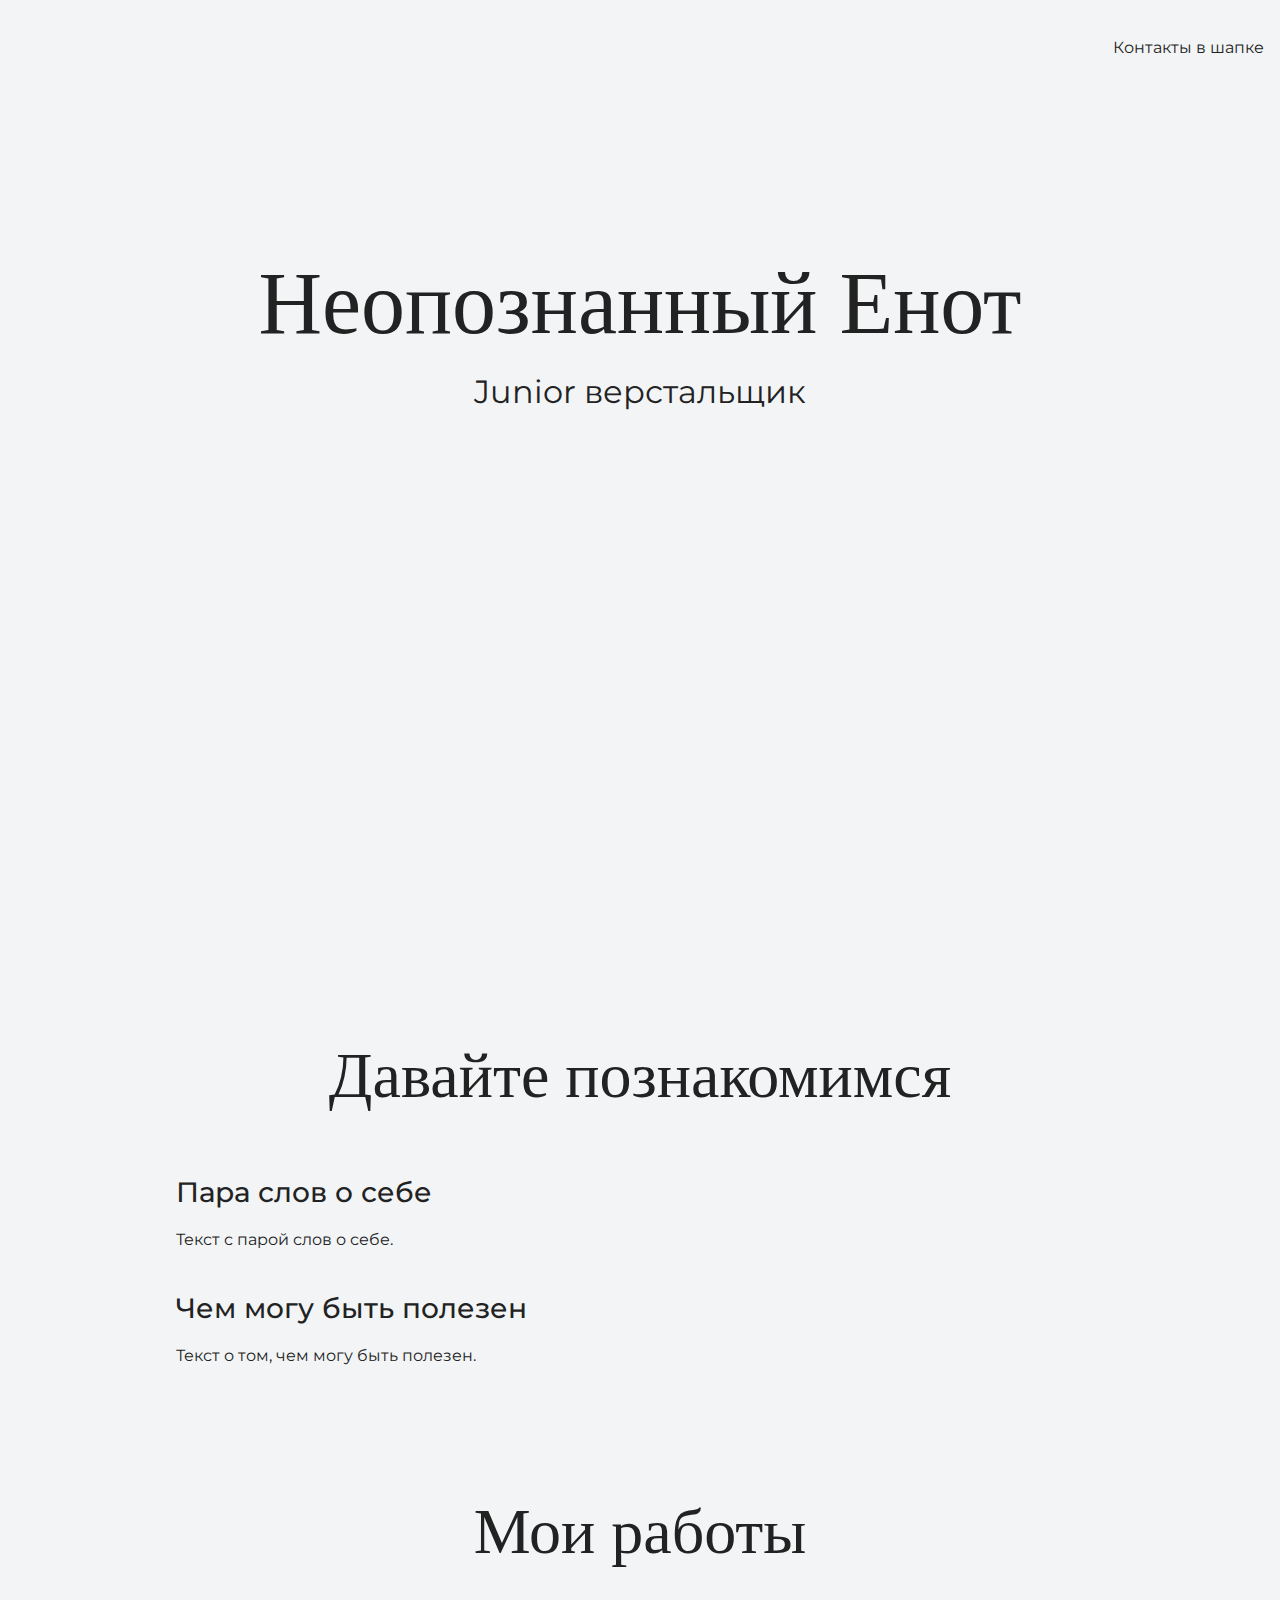
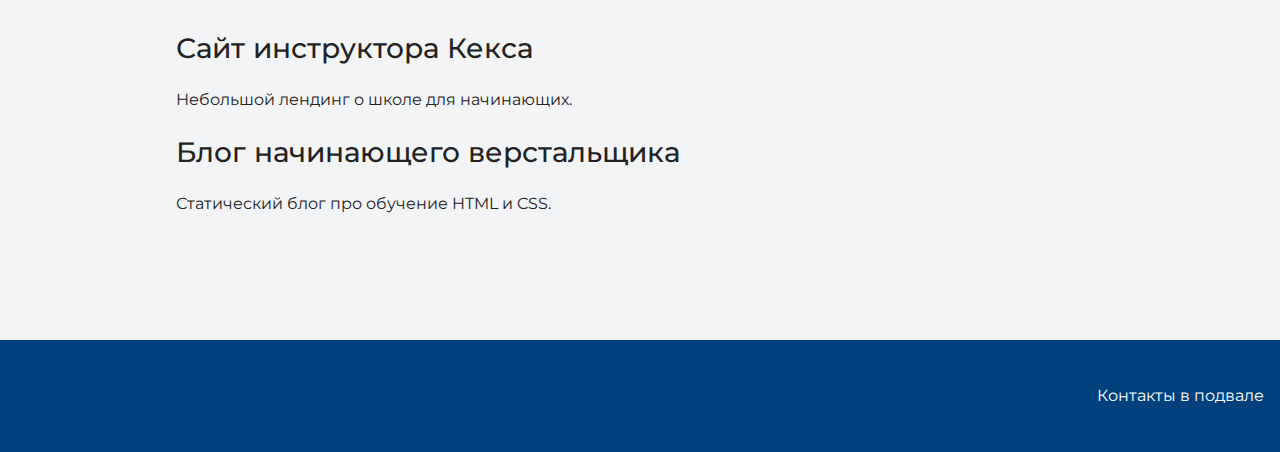
==== index.html @ 01b33c8d "загружает файлы сайта" ====
<!DOCTYPE html>
<html lang="ru">
  <head>
    <meta charset="UTF-8">
    <link rel="stylesheet" href="style.css">
    <link href="https://fonts.googleapis.com/css?family=Montserrat:400,500,700|Old+Standard+TT&display=swap&subset=cyrillic" rel="stylesheet"><link href="https://fonts.googleapis.com/css?family=Montserrat:400,500,700|Old+Standard+TT&display=swap&subset=cyrillic" rel="stylesheet">
    <title>Портфолио Junior верстальщика</title>
  </head>

  <body>
    <header class="page-header">
        <div class="container">
      Контакты в шапке
        </div>
    </header>

    <section class="hero-image">
        <div class="container">
      <h1 class="heading">Неопознанный Енот</h1>
      <p>Junior верстальщик</p>
        </div>
    </section>

    <section class="intro">
        <div class="container">
      <h2 class="subheading">Давайте познакомимся</h2>
      <h3>Пара слов о себе</h3>
      <p>Текст с парой слов о себе.</p>
      <h3>Чем могу быть полезен</h3>
      <p>Текст о том, чем могу быть полезен.</p>
        </div>
    </section>

    <section class="portfolio">
        <div class="container">
      <h2 class="subheading">Мои работы</h2>

      <h3>Сайт инструктора Кекса</h3>
      <p>Небольшой лендинг о школе для начинающих.</p>

      <h3>Блог начинающего верстальщика</h3>
      <p>Статический блог про обучение HTML и CSS.</p>
        </div>
    </section>

    <footer class="page-footer">
        <div class="container">
      Контакты в подвале
        </div>
    </footer>
  </body>
</html>
---- style.css ----
body {
  margin: 0;
  min-width: 960px;
  font-family: "Montserrat", "Helvetica", "Arial", sans-serif;
  font-size: 16px;
  line-height: 32px;
  color: #222222;
  background-color: #f2f4f6;
  background-image: url("img/hero-bg.jpg");
  background-repeat: no-repeat;
  background-position: top center;
}

.container {
  max-width: 928px;
  margin: 0 auto;
  padding: 0 16px;
}

.page-header {
  margin: 0 0 160px;
  padding: 32px 0 32px;
}

.page-header .container,
.page-footer .container {
  max-width: 1408px;
  text-align: right;
}

.page-header a {
  margin-left: 56px;
  color: #288be6;
  text-decoration: none;
  background-repeat: no-repeat;
  background-position: left;
}

.header-email {
  padding-left: 30px;
  background-image: url("img/icon-email-header.svg");
}

.header-phone {
  padding-left: 25px;
  background-image: url("img/icon-phone-header.svg");
}

.hero-image {
  margin-bottom: 620px;
}

.hero-image .container {
  max-width: 1408px;
  text-align: center;
}

.heading {
  margin: 0 0 16px;
  font-family: "Old Standard TT", "Times", "Times New Roman", serif;
  font-size: 88px;
  line-height: 96px;
  font-weight: 400;
}

.hero-image p {
  margin: 0;
  font-size: 32px;
  line-height: 48px;
}

.intro {
  margin: 0 0 120px;
}

.subheading {
  margin: 0 0 56px;
  font-family: "Old Standard TT", "Times", "Times New Roman", serif;
  font-size: 64px;
  line-height: 80px;
  font-weight: 400;
  text-align: center;
}

.user-image {
  margin: 0 0 32px;
  text-align: center;
}

.intro h3,
.portfolio h3 {
  margin: 0 0 12px;
  font-size: 28px;
  line-height: 40px;
  font-weight: 500;
}

.intro p {
  margin: 0 0 32px;
}

.skills-list {
  margin: 0;
  padding: 0;
}

.skills-list dt {
  padding-left: 32px;
  background-repeat: no-repeat;
  background-position: left;
}

.skill-html {
  background-image: url("img/icon-html.svg");
}

.skill-css {
  background-image: url("img/icon-css.svg");
}

.level {
  margin: 4px 0 16px;
  padding: 0;
  height: 14px;
  font-size: 0;
  background-color: #ffffff;
  border: 1px solid #86c3fa;
  border-radius: 8px;
}

.level div {
  margin: 1px;
  height: 12px;
  background-color: #288be6;
  border-radius: 6px;
}

.portfolio {
  margin: 0 0 120px;
}

.projects {
  margin: 0;
  padding: 0;
  list-style: none;
}

.projects li {
  margin: 0 0 80px;
}

.project-image {
  margin: 0 0 24px;
  text-align: center;
}

.projects p {
  margin: 0 0 24px;
}

.button {
  padding: 6px 20px;
  display: inline-block;
  vertical-align: baseline;
  text-decoration: none;
  text-transform: uppercase;
  border-radius: 4px;
  background-color: #288be6;
  color: #ffffff;
}

.page-footer {
  padding: 40px 0;
  background-color: #00417d;
  color: #ffffff;
}

.page-footer a {
  margin-left: 56px;
  color: inherit;
  text-decoration: none;
  background-repeat: no-repeat;
  background-position: left;
}

.footer-email {
  padding-left: 30px;
  background-image: url("img/icon-email-footer.svg");
}

.footer-phone {
  padding-left: 25px;
  background-image: url("img/icon-phone-footer.svg");
}
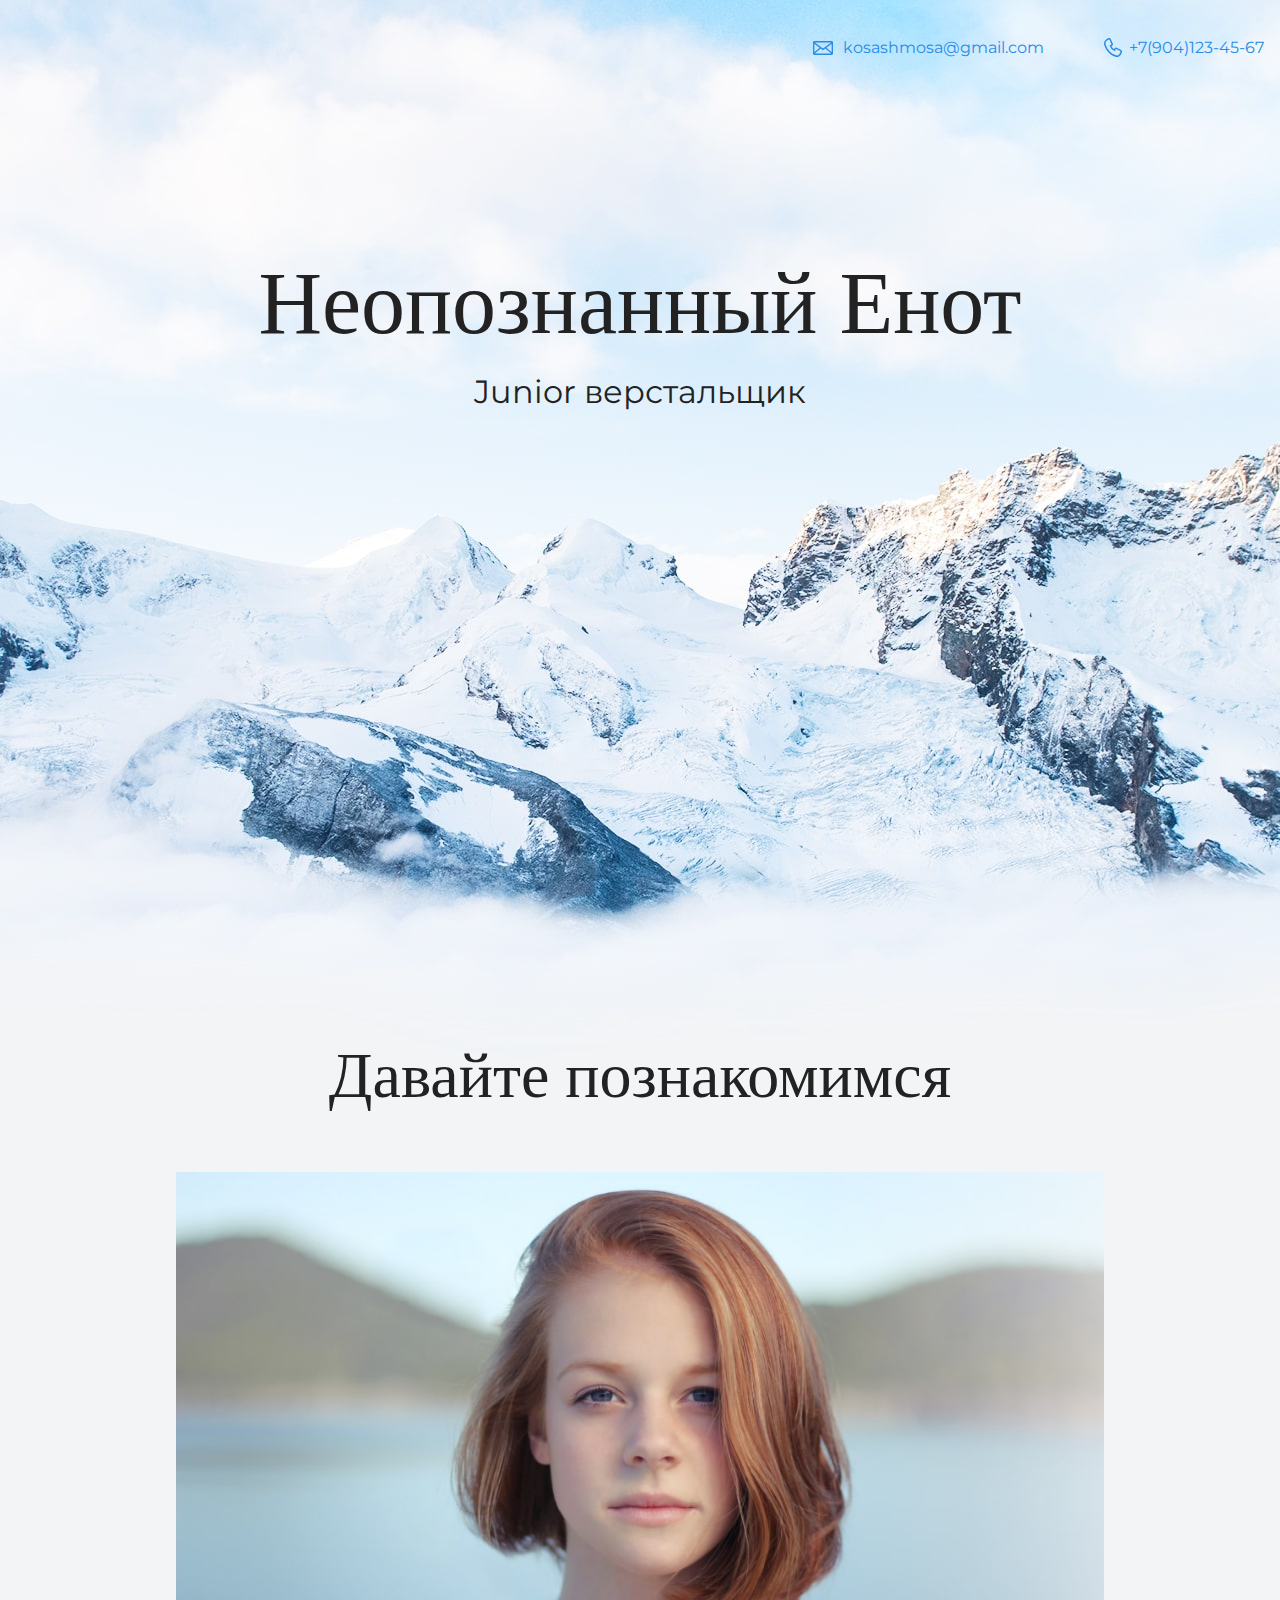
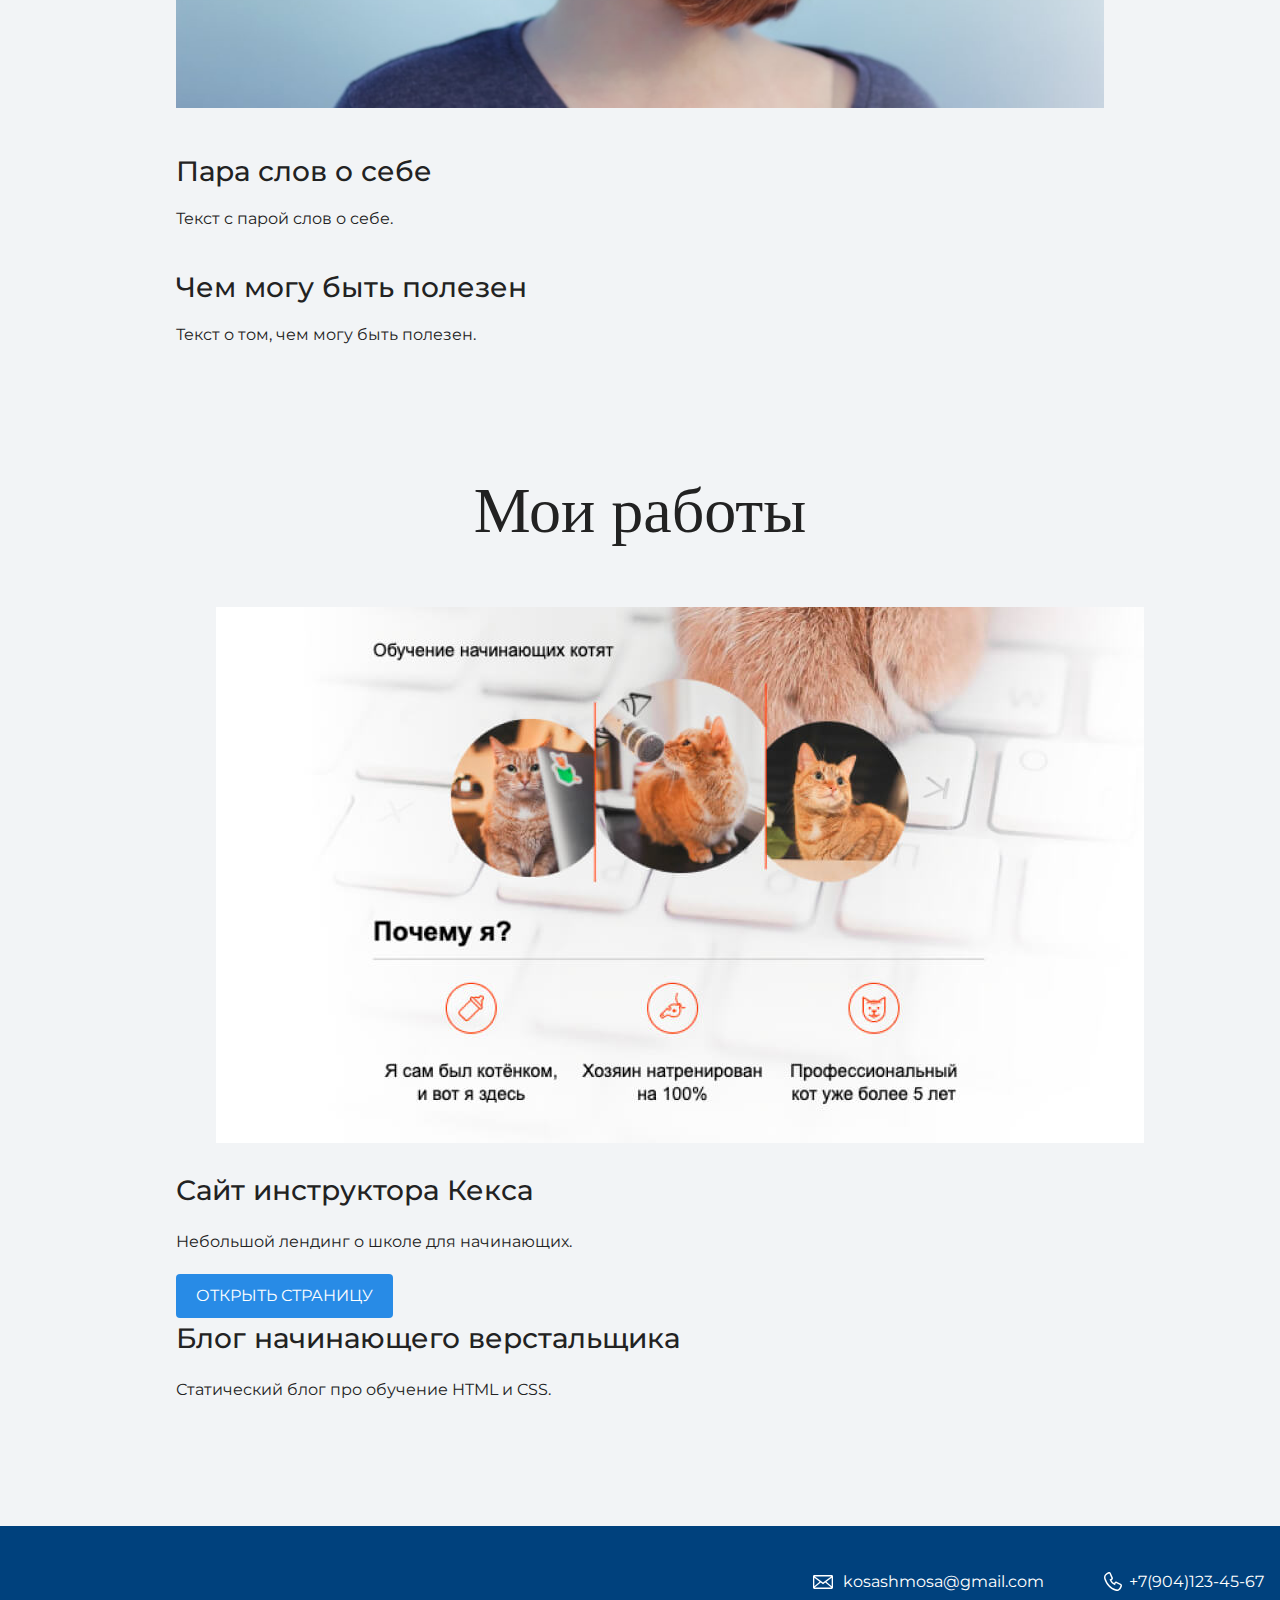
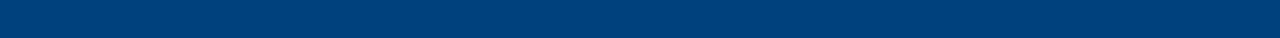
==== commit e5b949ca: "редакция сайта" ====
--- a/index.html
+++ b/index.html
@@ -7,10 +7,11 @@
     <title>Портфолио Junior верстальщика</title>
   </head>
 
-  <body>
+   <body>
     <header class="page-header">
         <div class="container">
-      Контакты в шапке
+            <a class="header-email" href="mailto:kosashmosa@gmail.com">kosashmosa@gmail.com</a>
+            <a class="header-phone" href="tel:+79041234567">+7(904)123-45-67</a>
         </div>
     </header>
 
@@ -24,7 +25,10 @@
     <section class="intro">
         <div class="container">
       <h2 class="subheading">Давайте познакомимся</h2>
-      <h3>Пара слов о себе</h3>
+           <figure class="user-image">
+                <img src="files/user.jpg" width="928" height="536" alt="Фотография неопознанного енота">
+            </figure>
+      <h3>Пара слов о себе</h3>            
       <p>Текст с парой слов о себе.</p>
       <h3>Чем могу быть полезен</h3>
       <p>Текст о том, чем могу быть полезен.</p>
@@ -34,10 +38,12 @@
     <section class="portfolio">
         <div class="container">
       <h2 class="subheading">Мои работы</h2>
-
-      <h3>Сайт инструктора Кекса</h3>
+             <figure class="progect-image">
+            <img src="files/project.jpg" width="928" height="536" alt="Сайт инструктора Кекса">
+        </figure> 
+      <h3>Сайт инструктора Кекса</h3>        
       <p>Небольшой лендинг о школе для начинающих.</p>
-
+         <a class="button" href="cat_compot/project/index.html">Открыть страницу</a>
       <h3>Блог начинающего верстальщика</h3>
       <p>Статический блог про обучение HTML и CSS.</p>
         </div>
@@ -45,8 +51,9 @@
 
     <footer class="page-footer">
         <div class="container">
-      Контакты в подвале
+            <a class="footer-email" href="mailto:kosashmosa@gmail.com">kosashmosa@gmail.com</a>
+            <a class="footer-phone" href="tel:+79041234567">+7(904)123-45-67</a>
         </div>
     </footer>
   </body>
-</html>+</html>
